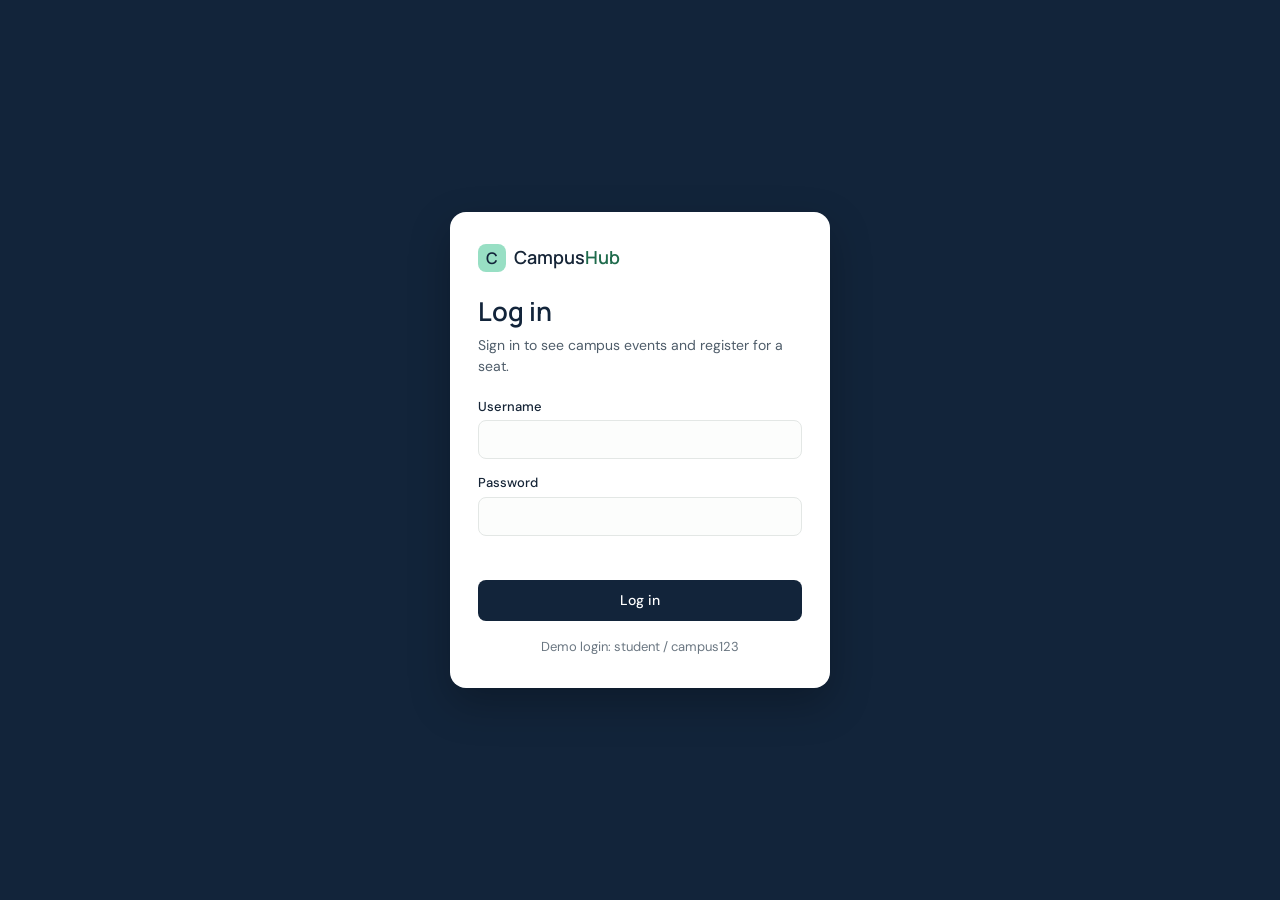
==== login.html @ 6bf9b48e "feat: add login and thank-you pages linked to event hub - Add login.html/login.js: username and pass" ====
<!doctype html>
<html lang="en">
<head>
  <meta charset="utf-8">
  <meta name="viewport" content="width=device-width, initial-scale=1">
  <meta name="theme-color" content="#12243a">
  <meta name="description" content="Log in to CampusHub to find campus events and register.">
  <title>Log in | CampusHub</title>
  <link rel="preconnect" href="https://fonts.googleapis.com">
  <link rel="preconnect" href="https://fonts.gstatic.com" crossorigin>
  <link href="https://fonts.googleapis.com/css2?family=DM+Sans:wght@400;500;600&family=Manrope:wght@600&display=swap" rel="stylesheet">
  <link rel="stylesheet" href="style.css">
  <link rel="stylesheet" href="auth.css">
</head>
<body class="auth-page">

  <main class="auth-card">
    <a class="brand" href="login.html"><span class="brand-mark">C</span><span>Campus<span class="brand-light">Hub</span></span></a>
    <h1>Log in</h1>
    <p class="panel-intro">Sign in to see campus events and register for a seat.</p>

    <form id="login-form" novalidate>
      <div class="field">
        <label for="login-username">Username</label>
        <input id="login-username" name="username" autocomplete="username" required>
      </div>
      <div class="field">
        <label for="login-password">Password</label>
        <input id="login-password" name="password" type="password" autocomplete="current-password" required>
      </div>
      <p class="error" id="login-error" role="alert"></p>
      <button class="btn primary auth-submit" type="submit">Log in</button>
    </form>

    <p class="note">Demo login: student / campus123</p>
  </main>

  <script src="login.js"></script>
</body>
</html>
---- style.css ----
/* CampusHub - styles for the CSE 326 project */

/* ---------- Colours and fonts used across the page ---------- */
:root {
  --navy: #12243a;        /* header background and main buttons */
  --mint: #98dfc4;        /* accent on the dark header */
  --green: #1f6b4c;       /* accent on light backgrounds (links, focus) */
  --paper: #f5f5f1;       /* page background */
  --white: #ffffff;
  --border: #e3e7e5;

  --text: #162537;        /* main text */
  --text-light: #4f5d6a;  /* secondary text */
  --text-muted: #6b7782;  /* small notes and hints */

  --danger: #a33a43;

  --body-font: 'DM Sans', Arial, sans-serif;
  --heading-font: 'Manrope', Arial, sans-serif;
}

/* ---------- Basic page setup ---------- */
* {
  box-sizing: border-box;
}

html {
  scroll-behavior: smooth;
}

body {
  margin: 0;
  background: var(--paper);
  color: var(--text);
  font-family: var(--body-font);
  font-size: 16px;
  line-height: 1.5;
}

button,
input,
select,
textarea {
  font: inherit;
}

a {
  color: inherit;
}

h1,
h2,
h3 {
  font-family: var(--heading-font);
  font-weight: 600;
}

/* Visible outline when moving around with the keyboard */
:focus-visible {
  outline: 2px solid var(--green);
  outline-offset: 2px;
}

/* Text only for screen readers */
.sr-only {
  position: absolute;
  width: 1px;
  height: 1px;
  overflow: hidden;
  clip: rect(0, 0, 0, 0);
  white-space: nowrap;
}

/* ---------- Header and navigation ---------- */
.site-header {
  background: var(--navy);
  color: var(--white);
}

.nav {
  max-width: 1160px;
  margin: 0 auto;
  padding: 20px 24px;
  display: flex;
  justify-content: space-between;
  align-items: center;
  border-bottom: 1px solid rgba(255, 255, 255, 0.1);
}

.brand {
  display: flex;
  align-items: center;
  gap: 8px;
  text-decoration: none;
  font-family: var(--heading-font);
  font-weight: 600;
  font-size: 18px;
}

.brand-mark {
  width: 28px;
  height: 28px;
  border-radius: 8px;
  background: var(--mint);
  color: var(--navy);
  display: grid;
  place-items: center;
  font-size: 16px;
}

.brand-light {
  color: var(--mint);
}

.nav-link {
  color: #c4ced8;
  font-size: 14px;
  text-decoration: none;
}

.nav-links {
  display: flex;
  align-items: center;
  gap: 20px;
}

.nav-link:hover {
  color: var(--white);
}

/* Signed-in name and log out button in the header */
.nav-user {
  display: flex;
  align-items: center;
  gap: 12px;
  color: #c4ced8;
  font-size: 13px;
}

.nav-logout {
  padding: 6px 12px;
  border: 1px solid rgba(255, 255, 255, 0.35);
  border-radius: 8px;
  background: transparent;
  color: var(--white);
  font-size: 13px;
  cursor: pointer;
}

.nav-logout:hover {
  background: rgba(255, 255, 255, 0.1);
}

/* ---------- Hero ---------- */
.hero {
  max-width: 1160px;
  margin: 0 auto;
  padding: 80px 24px 88px;
}

.hero-eyebrow {
  margin: 0 0 12px;
  color: var(--mint);
  font-size: 13px;
  font-weight: 500;
  letter-spacing: 0.02em;
  text-transform: uppercase;
}

.hero-actions {
  display: flex;
  flex-wrap: wrap;
  align-items: center;
  gap: 12px;
}

.hero h1 {
  margin: 0 0 16px;
  font-size: 48px;
  line-height: 1.1;
  letter-spacing: -0.02em;
}

.hero-copy {
  max-width: 480px;
  margin: 0 0 32px;
  color: #c4ced8;
  font-size: 16px;
}

.hero-button {
  display: inline-block;
  padding: 12px 20px;
  border-radius: 8px;
  background: var(--mint);
  color: var(--navy);
  font-size: 14px;
  font-weight: 600;
  text-decoration: none;
  transition: background-color 0.15s;
}

.hero-button:hover {
  background: #b4efd9;
}

.hero-button-ghost {
  border: 1px solid rgba(255, 255, 255, 0.35);
  background: transparent;
  color: var(--white);
}

.hero-button-ghost:hover {
  background: rgba(255, 255, 255, 0.1);
}

/* ---------- Main content area ---------- */
.page-shell {
  max-width: 1160px;
  margin: 0 auto;
  padding: 40px 24px 56px;
}

/* Heading row with a small note on the right */
.section-heading {
  display: flex;
  justify-content: space-between;
  align-items: center;
  gap: 16px;
  margin-bottom: 16px;
}

.section-heading h2,
.form-panel h2 {
  margin: 0;
  font-size: 20px;
}

.note {
  color: var(--text-muted);
  font-size: 13px;
}

/* ---------- Dashboard numbers ---------- */
.dashboard {
  margin-bottom: 32px;
  scroll-margin-top: 24px;
}

.stats {
  display: grid;
  grid-template-columns: repeat(4, 1fr);
  gap: 12px;
  margin: 0;
}

.stat {
  background: var(--white);
  border: 1px solid var(--border);
  border-radius: 12px;
  padding: 16px 20px;
}

.stat dt {
  color: var(--text-light);
  font-size: 13px;
  font-weight: 500;
}

.stat dd {
  margin: 4px 0 0;
  color: var(--navy);
  font-family: var(--heading-font);
  font-size: 28px;
  font-weight: 600;
  font-variant-numeric: tabular-nums;
}

/* ---------- Capacity bar under the dashboard ---------- */
.capacity-bar {
  height: 6px;
  margin-top: 12px;
  overflow: hidden;
  border-radius: 99px;
  background: #e6eae7;
}

.capacity-bar span {
  display: block;
  height: 100%;
  width: 0;
  border-radius: 99px;
  background: var(--green);
  transition: width 0.4s ease;
}

#stat-caption {
  margin: 6px 0 0;
}

/* ---------- How it works: three steps ---------- */
.how {
  margin-bottom: 32px;
  scroll-margin-top: 24px;
}

.steps {
  display: grid;
  grid-template-columns: repeat(3, 1fr);
  gap: 12px;
  margin: 0;
  padding: 0;
  list-style: none;
  counter-reset: step;
}

.step {
  padding: 20px;
  border: 1px solid var(--border);
  border-radius: 12px;
  background: var(--white);
}

.step-num {
  display: inline-block;
  margin-bottom: 8px;
  color: var(--green);
  font-family: var(--heading-font);
  font-size: 13px;
  font-weight: 600;
  letter-spacing: 0.06em;
}

.step h3 {
  margin: 0 0 6px;
  font-size: 15px;
}

.step p {
  margin: 0;
  color: var(--text-light);
  font-size: 13px;
  line-height: 1.6;
}

.how-note {
  margin: 12px 0 0;
}

/* ---------- Problem statement, team and technologies ---------- */
.brief {
  margin-top: 8px;
  scroll-margin-top: 24px;
}

.brief-grid {
  display: grid;
  grid-template-columns: repeat(2, 1fr);
  gap: 12px;
}

.brief-card {
  padding: 20px;
  border: 1px solid var(--border);
  border-radius: 12px;
  background: var(--white);
}

.brief-card h3 {
  margin: 0 0 8px;
  font-size: 15px;
}

.brief-card p {
  margin: 0;
  color: var(--text-light);
  font-size: 13px;
  line-height: 1.65;
}

.check-list,
.tech-list {
  display: grid;
  gap: 6px;
  margin: 0;
  padding: 0;
  list-style: none;
  color: var(--text-light);
  font-size: 13px;
}

.check-list li {
  position: relative;
  padding-left: 18px;
}

.check-list li::before {
  content: "";
  position: absolute;
  top: 7px;
  left: 0;
  width: 8px;
  height: 8px;
  border-radius: 2px;
  background: var(--mint);
}

.tech-list li {
  display: flex;
  flex-wrap: wrap;
  gap: 8px;
  align-items: baseline;
}

.tech-list span {
  min-width: 112px;
  color: var(--navy);
  font-weight: 600;
}

.team-heading {
  margin: 24px 0 12px;
  font-size: 17px;
  scroll-margin-top: 24px;
}

.team-grid {
  display: grid;
  grid-template-columns: repeat(3, 1fr);
  gap: 12px;
}

.member {
  padding: 16px;
  border: 1px solid var(--border);
  border-radius: 12px;
  background: var(--white);
}

.member h4 {
  margin: 0 0 8px;
  display: flex;
  flex-wrap: wrap;
  justify-content: space-between;
  gap: 8px;
  font-size: 14px;
}

.member h4 span {
  color: var(--text-muted);
  font-size: 12px;
  font-weight: 400;
  font-variant-numeric: tabular-nums;
}

.member ul {
  display: grid;
  gap: 4px;
  margin: 0;
  padding: 0;
  list-style: none;
  color: var(--text-light);
  font-size: 13px;
}

.member code {
  padding: 1px 4px;
  border-radius: 4px;
  background: #f0f2ef;
  font-size: 12px;
}

.brief-links {
  display: flex;
  flex-wrap: wrap;
  gap: 8px;
  margin: 20px 0 0;
}

.brief-links a,
.modal-links a {
  display: inline-block;
  padding: 8px 14px;
  border: 1px solid var(--border);
  border-radius: 8px;
  color: var(--green);
  font-size: 13px;
  font-weight: 500;
  text-decoration: none;
}

.brief-links a:hover,
.modal-links a:hover {
  border-color: #c6ddd0;
  background: #f5f7f5;
}

.modal-links {
  display: flex;
  gap: 8px;
  margin: 12px 0 0;
}

/* ---------- Two columns: form and event list ---------- */
.content-grid {
  display: grid;
  grid-template-columns: 360px 1fr;
  gap: 16px;
  align-items: start;
}

.panel {
  background: var(--white);
  border: 1px solid var(--border);
  border-radius: 16px;
  padding: 24px;
  box-shadow: 0 1px 2px rgba(22, 37, 55, 0.04);
}

/* The form stays in view while scrolling the events */
.form-panel {
  position: sticky;
  top: 16px;
}

.panel-intro {
  margin: 4px 0 20px;
  color: var(--text-light);
  font-size: 14px;
}

/* ---------- Form fields ---------- */
.field-grid {
  display: grid;
  grid-template-columns: 1fr 1fr;
  gap: 4px 12px;
}

.field {
  display: flex;
  flex-direction: column;
  gap: 4px;
  min-width: 0;
}

.field.wide {
  grid-column: 1 / -1;
}

.field label {
  font-size: 13px;
  font-weight: 500;
}

input,
select,
textarea {
  width: 100%;
  min-width: 0;
  padding: 8px 12px;
  border: 1px solid var(--border);
  border-radius: 8px;
  background: #fcfdfc;
  color: var(--text);
  font-size: 14px;
}

input::placeholder,
textarea::placeholder {
  color: #98a2a8;
}

input:focus,
select:focus,
textarea:focus {
  outline: none;
  border-color: var(--green);
  box-shadow: 0 0 0 3px rgba(31, 107, 76, 0.15);
}

textarea {
  resize: vertical;
  min-height: 80px;
}

.field [aria-invalid="true"] {
  border-color: var(--danger);
}

.error {
  min-height: 16px;
  margin: 0;
  color: var(--danger);
  font-size: 12px;
}

.form-actions {
  display: flex;
  gap: 8px;
  margin-top: 12px;
}

/* ---------- Buttons ---------- */
.btn {
  padding: 8px 16px;
  border: 0;
  border-radius: 8px;
  font-size: 14px;
  font-weight: 500;
  cursor: pointer;
  transition: background-color 0.15s;
}

.btn.primary {
  background: var(--navy);
  color: var(--white);
}

.btn.primary:hover {
  background: #1d3550;
}

.btn.secondary {
  background: #eef1f0;
  color: var(--text-light);
}

.btn.secondary:hover {
  background: #e3e7e5;
}

.btn.danger {
  background: #fbefef;
  color: var(--danger);
}

.btn.danger:hover {
  background: #f6e1e1;
}

/* ---------- Search and filters ---------- */
.filters {
  display: grid;
  grid-template-columns: 1fr auto auto;
  gap: 8px;
  margin-bottom: 16px;
}

/* ---------- Event cards ---------- */
.event-list {
  display: grid;
  grid-template-columns: 1fr 1fr;
  gap: 12px;
}

.event-card {
  min-width: 0;
  padding: 16px;
  border: 1px solid var(--border);
  border-radius: 12px;
  background: var(--white);
  transition: border-color 0.15s;
}

.event-card:hover {
  border-color: #c6ddd0;
}

.card-top {
  display: flex;
  justify-content: space-between;
  align-items: center;
  margin-bottom: 8px;
}

.badge {
  color: var(--text-light);
  font-size: 13px;
  font-weight: 500;
}

.status {
  padding: 2px 8px;
  border-radius: 6px;
  font-size: 12px;
  font-weight: 500;
}

.status-open {
  background: #e6f5ec;
  color: #1f6b4c;
}

.status-almost-full {
  background: #fff3dc;
  color: #8a5d0f;
}

.status-full {
  background: #fae8e8;
  color: #a33a43;
}

.status-past {
  background: #edf0f2;
  color: var(--text-muted);
}

.event-card h3 {
  margin: 0 0 8px;
  font-size: 16px;
  line-height: 1.3;
}

.meta {
  margin: 0;
  color: var(--text-light);
  font-size: 13px;
}

.description {
  margin: 8px 0;
  color: var(--text-light);
  font-size: 14px;
}

.seats {
  margin: 8px 0 0;
  color: var(--text-light);
  font-size: 13px;
  font-variant-numeric: tabular-nums;
}

.seats strong {
  color: var(--text);
  font-weight: 600;
}

.card-actions {
  display: flex;
  gap: 8px;
  margin-top: 12px;
  padding-top: 12px;
  border-top: 1px solid #edf0ee;
}

.card-actions .btn {
  padding: 4px 12px;
  font-size: 13px;
}

/* Registrations section inside each card */
.event-card details {
  margin-top: 12px;
  padding-top: 8px;
  border-top: 1px solid #edf0ee;
}

.event-card summary {
  cursor: pointer;
  color: var(--text-light);
  font-size: 13px;
  font-weight: 500;
}

.reg-list {
  display: grid;
  gap: 4px;
  margin: 8px 0;
  padding: 0;
  list-style: none;
}

.reg-list li {
  display: flex;
  flex-wrap: wrap;
  align-items: center;
  gap: 8px;
  font-size: 13px;
}

.reg-confirmed {
  color: var(--green);
  font-weight: 500;
}

.reg-cancelled {
  color: var(--danger);
  font-weight: 500;
}

.link-button {
  border: 0;
  background: none;
  color: var(--danger);
  font-size: 13px;
  text-decoration: underline;
  cursor: pointer;
}

.register-form {
  display: grid;
  gap: 8px;
  margin-top: 12px;
  padding-top: 12px;
  border-top: 1px dashed var(--border);
}

.register-form label {
  display: grid;
  gap: 4px;
  color: var(--text-light);
  font-size: 13px;
  font-weight: 500;
}

.register-form .btn {
  justify-self: start;
}

.muted {
  color: var(--text-muted);
  font-size: 13px;
}

/* Shown when no events match the search */
.empty {
  grid-column: 1 / -1;
  padding: 32px 16px;
  border: 1px dashed var(--border);
  border-radius: 12px;
  color: var(--text-muted);
  font-size: 14px;
  text-align: center;
}

/* ---------- Message box (toast) ---------- */
.toast {
  position: fixed;
  right: 16px;
  bottom: 16px;
  z-index: 30;
  max-width: 420px;
  padding: 12px 16px;
  border-radius: 8px;
  background: var(--navy);
  color: var(--white);
  font-size: 14px;
  box-shadow: 0 8px 24px rgba(16, 32, 48, 0.2);
}

.toast-success {
  background: var(--green);
}

.toast-error {
  background: var(--danger);
}

/* ---------- Footer ---------- */
.site-footer {
  display: flex;
  justify-content: space-between;
  align-items: center;
  gap: 16px;
  padding: 20px max(24px, calc((100vw - 1160px) / 2));
  background: #e9ece7;
}

.footer-brand {
  font-size: 16px;
}

.footer-brand .brand-mark {
  width: 24px;
  height: 24px;
  font-size: 14px;
}

.footer-brand .brand-light {
  color: var(--green);
}

.site-footer p {
  margin: 4px 0 0 32px;
  color: var(--text-muted);
  font-size: 13px;
}

.footer-right {
  display: flex;
  align-items: center;
  gap: 16px;
  color: var(--text-muted);
  font-size: 13px;
}

.footer-link {
  border: 0;
  background: none;
  color: var(--green);
  font-size: 13px;
  text-decoration: underline;
  cursor: pointer;
}

/* ---------- About dialog ---------- */
.modal[hidden] {
  display: none;
}

.modal {
  position: fixed;
  inset: 0;
  z-index: 50;
  display: grid;
  place-items: center;
  padding: 16px;
}

.modal-backdrop {
  position: absolute;
  inset: 0;
  border: 0;
  background: rgba(12, 27, 42, 0.65);
  cursor: pointer;
}

.modal-content {
  position: relative;
  width: 100%;
  max-width: 460px;
  max-height: 90vh;
  overflow: auto;
  padding: 24px;
  border-radius: 16px;
  background: var(--white);
}

.modal-header {
  display: flex;
  justify-content: space-between;
  align-items: flex-start;
  gap: 16px;
  margin-bottom: 12px;
}

.modal-label {
  margin: 0 0 4px;
  color: var(--green);
  font-size: 13px;
  font-weight: 500;
}

.modal-header h2 {
  margin: 0;
  font-size: 22px;
}

.icon-btn {
  width: 32px;
  height: 32px;
  border: 0;
  border-radius: 8px;
  background: #eef1f0;
  font-size: 20px;
  cursor: pointer;
}

.modal-content > p {
  color: var(--text-light);
  font-size: 14px;
}

.modal-content h3 {
  margin: 16px 0 8px;
  font-size: 15px;
}

.team-list {
  display: grid;
  gap: 4px;
  margin: 0;
  padding: 0;
  list-style: none;
}

.team-list li {
  display: flex;
  justify-content: space-between;
  gap: 16px;
  padding: 8px 12px;
  border-radius: 8px;
  background: #f5f7f5;
  font-size: 14px;
}

.team-list span {
  color: var(--text-muted);
  font-variant-numeric: tabular-nums;
}

.modal-content > .modal-note {
  margin-top: 16px;
  padding-top: 12px;
  border-top: 1px solid var(--border);
  font-size: 13px;
}

/* ---------- Tablet ---------- */
@media (max-width: 900px) {
  .content-grid {
    grid-template-columns: 1fr;
  }

  .form-panel {
    position: static;
  }

  .steps,
  .team-grid {
    grid-template-columns: 1fr 1fr;
  }

  .steps .step:last-child,
  .team-grid .member:last-child {
    grid-column: 1 / -1;
  }

  .nav-links {
    gap: 14px;
  }
}

/* ---------- Mobile ---------- */
@media (max-width: 620px) {
  .nav {
    padding: 16px;
    flex-wrap: wrap;
    gap: 10px;
  }

  .nav-links {
    width: 100%;
    overflow-x: auto;
    gap: 16px;
    padding-bottom: 2px;
    white-space: nowrap;
  }

  .hero {
    padding: 56px 16px 64px;
  }

  .hero h1 {
    font-size: 34px;
  }

  .page-shell {
    padding: 24px 16px 40px;
  }

  .stats {
    grid-template-columns: 1fr 1fr;
    gap: 8px;
  }

  .stat {
    padding: 12px 16px;
  }

  .stat dd {
    font-size: 24px;
  }

  .panel {
    padding: 16px;
  }

  .brief-grid,
  .steps,
  .team-grid {
    grid-template-columns: 1fr;
  }

  .steps .step:last-child,
  .team-grid .member:last-child {
    grid-column: auto;
  }

  .step,
  .brief-card {
    padding: 16px;
  }

  .filters {
    grid-template-columns: 1fr 1fr;
  }

  .filters #search {
    grid-column: 1 / -1;
  }

  .event-list {
    grid-template-columns: 1fr;
  }

  .site-footer {
    flex-direction: column;
    align-items: flex-start;
    padding: 20px 16px;
  }

  .footer-right {
    flex-direction: column;
    align-items: flex-start;
    gap: 4px;
    margin-left: 32px;
  }
}

/* ---------- Very small phones ---------- */
@media (max-width: 380px) {
  .field-grid,
  .filters {
    grid-template-columns: 1fr;
  }
}
---- auth.css ----
/* Styles for the login and thank-you pages.
   They reuse the colours and fonts from style.css. */

[hidden] {
  display: none !important;
}

body.auth-page {
  min-height: 100vh;
  display: grid;
  place-items: center;
  padding: 16px;
  background: var(--navy);
}

.auth-card {
  width: 100%;
  max-width: 380px;
  padding: 32px 28px;
  border-radius: 16px;
  background: var(--white);
  box-shadow: 0 16px 40px rgba(0, 0, 0, 0.25);
}

.auth-card .brand {
  color: var(--text);
  margin-bottom: 20px;
}

.auth-card .brand-light {
  color: var(--green);
}

.auth-card h1 {
  margin: 0 0 4px;
  color: var(--navy);
  font-size: 26px;
}

.auth-card .panel-intro {
  margin: 0 0 20px;
}

/* Login form: fields stacked with even spacing */
.auth-card form {
  display: grid;
  gap: 14px;
}

.auth-submit {
  width: 100%;
  padding: 10px 16px;
}

.auth-card .note {
  margin: 16px 0 0;
  text-align: center;
}

/* Thank-you page */
.thanks-icon {
  display: grid;
  place-items: center;
  width: 56px;
  height: 56px;
  margin: 0 0 16px;
  border-radius: 50%;
  background: #e6f5ec;
  color: var(--green);
  font-size: 28px;
  font-weight: 600;
}

.thanks-details {
  display: grid;
  gap: 10px;
  margin: 0 0 20px;
  padding: 16px;
  border: 1px solid var(--border);
  border-radius: 12px;
  background: #f5f7f5;
}

.thanks-details div {
  display: flex;
  justify-content: space-between;
  gap: 16px;
  font-size: 14px;
}

.thanks-details dt {
  color: var(--text-light);
}

.thanks-details dd {
  margin: 0;
  color: var(--navy);
  font-weight: 500;
  text-align: right;
}

.thanks-actions {
  display: flex;
  flex-wrap: wrap;
  gap: 8px;
}

.thanks-actions .btn {
  display: inline-block;
  text-decoration: none;
  text-align: center;
  flex: 1;
}
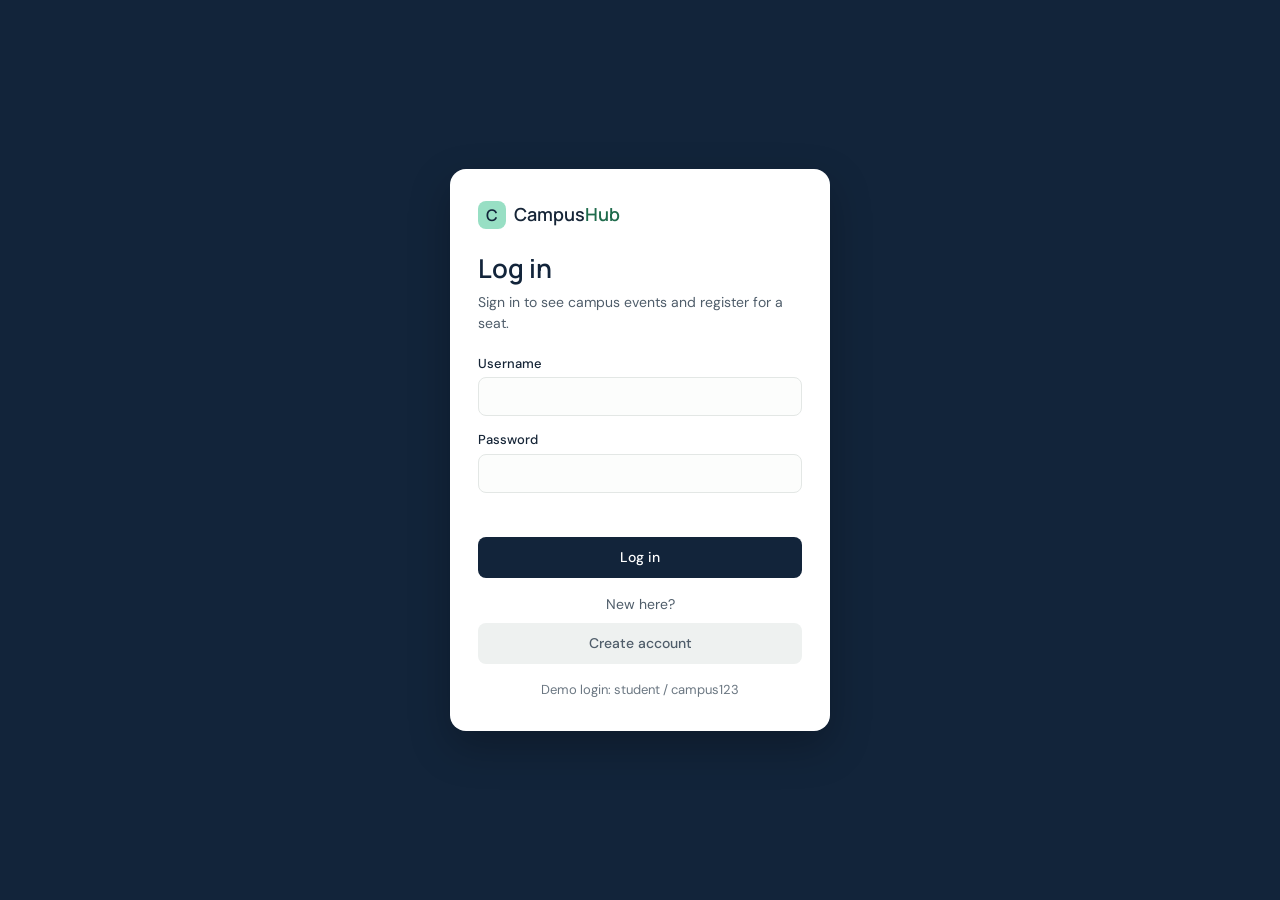
==== commit 87361c83: "feat: add create account form to login page - Add a Create account button under the log in form - Ad" ====
--- a/login.html
+++ b/login.html
@@ -16,9 +16,10 @@
 
   <main class="auth-card">
     <a class="brand" href="login.html"><span class="brand-mark">C</span><span>Campus<span class="brand-light">Hub</span></span></a>
-    <h1>Log in</h1>
-    <p class="panel-intro">Sign in to see campus events and register for a seat.</p>
+    <h1 id="page-title">Log in</h1>
+    <p class="panel-intro" id="page-intro">Sign in to see campus events and register for a seat.</p>
 
+    <!-- Log in form (shown first) -->
     <form id="login-form" novalidate>
       <div class="field">
         <label for="login-username">Username</label>
@@ -32,6 +33,35 @@
       <button class="btn primary auth-submit" type="submit">Log in</button>
     </form>
 
+    <!-- Button that opens the create account form -->
+    <div class="auth-switch" id="switch-to-signup">
+      <p>New here?</p>
+      <button class="btn secondary auth-submit" type="button" id="show-signup">Create account</button>
+    </div>
+
+    <!-- Create account form (hidden until the button is pressed) -->
+    <form id="signup-form" novalidate hidden>
+      <div class="field">
+        <label for="signup-username">Choose a username</label>
+        <input id="signup-username" name="username" autocomplete="username" required>
+      </div>
+      <div class="field">
+        <label for="signup-password">Password (at least 6 characters)</label>
+        <input id="signup-password" name="password" type="password" autocomplete="new-password" required>
+      </div>
+      <div class="field">
+        <label for="signup-confirm">Confirm password</label>
+        <input id="signup-confirm" name="confirm" type="password" autocomplete="new-password" required>
+      </div>
+      <p class="error" id="signup-error" role="alert"></p>
+      <button class="btn primary auth-submit" type="submit">Create account and log in</button>
+    </form>
+
+    <div class="auth-switch" id="switch-to-login" hidden>
+      <p>Already have an account?</p>
+      <button class="auth-link" type="button" id="show-login">Back to log in</button>
+    </div>
+
     <p class="note">Demo login: student / campus123</p>
   </main>
 
--- a/auth.css
+++ b/auth.css
@@ -105,6 +105,31 @@
   gap: 8px;
 }
 
+/* Create account button and the switch back to log in */
+.auth-switch {
+  display: grid;
+  gap: 8px;
+  margin-top: 16px;
+  text-align: center;
+  color: var(--text-light);
+  font-size: 14px;
+}
+
+.auth-switch p {
+  margin: 0;
+}
+
+.auth-link {
+  padding: 0;
+  border: 0;
+  background: none;
+  color: var(--green);
+  font: inherit;
+  font-weight: 500;
+  text-decoration: underline;
+  cursor: pointer;
+}
+
 .thanks-actions .btn {
   display: inline-block;
   text-decoration: none;
